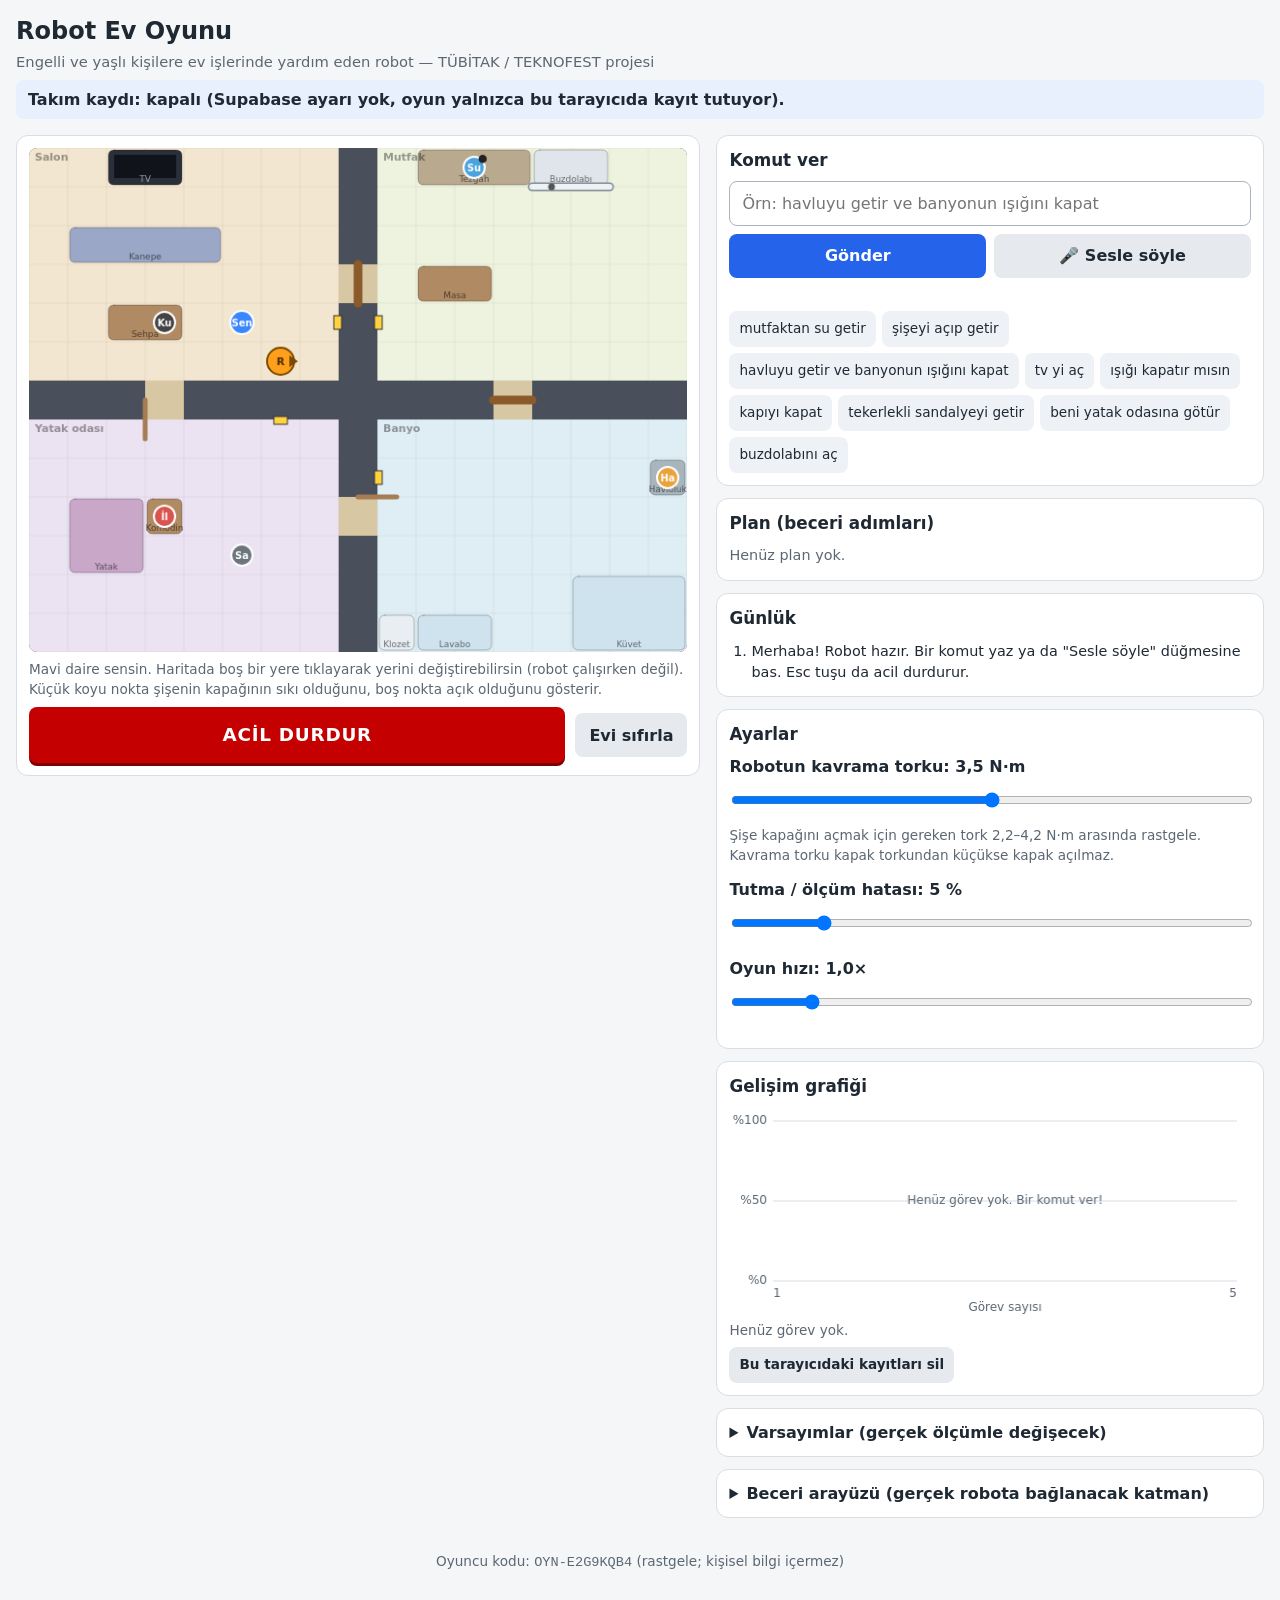
==== index.html @ a1dc1e9f "Tarayıcı arayüzü: canvas ev planı, komut kutusu, ses, plan/günlük, ayarlar, grafik, acil durdur - in" ====
<!DOCTYPE html>
<html lang="tr">
<head>
  <meta charset="utf-8">
  <meta name="viewport" content="width=device-width, initial-scale=1">
  <title>Robot Ev Oyunu</title>
  <meta name="description" content="Engelli ve yaşlı kişilere ev işlerinde yardım eden robotun yapay zekâsını deneyen tarayıcı oyunu.">
  <link rel="stylesheet" href="style.css">
</head>
<body>
  <header class="ust">
    <h1>Robot Ev Oyunu</h1>
    <p class="alt">Engelli ve yaşlı kişilere ev işlerinde yardım eden robot — TÜBİTAK / TEKNOFEST projesi</p>
    <p id="takimSatiri" class="takim" role="status">Takım kaydı: yükleniyor…</p>
  </header>

  <main class="duzen">
    <section class="sahne-kutu" aria-label="Ev planı">
      <div class="sahne-sarmal">
        <canvas id="sahne" aria-label="Kuş bakışı ev: robot turuncu, sen mavi daire"></canvas>
      </div>
      <p class="ipucu">Mavi daire sensin. Haritada boş bir yere tıklayarak yerini değiştirebilirsin (robot çalışırken değil).
        Küçük koyu nokta şişenin kapağının sıkı olduğunu, boş nokta açık olduğunu gösterir.</p>
      <div class="acil-sira">
        <button id="acilBtn" class="acil" type="button" aria-pressed="false">ACİL DURDUR</button>
        <button id="sifirlaBtn" class="ikincil" type="button">Evi sıfırla</button>
      </div>
      <p id="acilBilgi" class="acil-bilgi" role="alert" hidden>
        ACİL DURDURMA AÇIK. Robot ve plan durdu; komut almıyor. Devam etmek için kırmızı düğmeye tekrar bas.
      </p>
    </section>

    <aside class="yan">
      <section class="kart" aria-labelledby="komutBaslik">
        <h2 id="komutBaslik">Komut ver</h2>
        <form id="komutForm" autocomplete="off">
          <label for="komutGirdi" class="gizli">Robota komut</label>
          <input id="komutGirdi" type="text" placeholder='Örn: havluyu getir ve banyonun ışığını kapat' maxlength="200">
          <div class="dugme-sira">
            <button type="submit" id="gonderBtn">Gönder</button>
            <button type="button" id="sesBtn" class="ikincil">🎤 Sesle söyle</button>
          </div>
        </form>
        <p id="sesDurum" class="ses-durum" role="status"></p>
        <div class="oneriler" id="oneriler" aria-label="Örnek komutlar"></div>
      </section>

      <section class="kart" aria-labelledby="planBaslik">
        <h2 id="planBaslik">Plan (beceri adımları)</h2>
        <ol id="planListesi" class="plan"><li class="bos">Henüz plan yok.</li></ol>
      </section>

      <section class="kart" aria-labelledby="gunlukBaslik">
        <h2 id="gunlukBaslik">Günlük</h2>
        <ol id="gunluk" class="gunluk" aria-live="polite"></ol>
      </section>

      <section class="kart" aria-labelledby="ayarBaslik">
        <h2 id="ayarBaslik">Ayarlar</h2>
        <div class="ayar">
          <label for="ayarTork">Robotun kavrama torku: <output id="ayarTorkDeger"></output> N·m</label>
          <input id="ayarTork" type="range">
          <p class="not" id="torkNot"></p>
        </div>
        <div class="ayar">
          <label for="ayarHata">Tutma / ölçüm hatası: <output id="ayarHataDeger"></output> %</label>
          <input id="ayarHata" type="range">
        </div>
        <div class="ayar">
          <label for="ayarHiz">Oyun hızı: <output id="ayarHizDeger"></output>×</label>
          <input id="ayarHiz" type="range">
        </div>
      </section>

      <section class="kart" aria-labelledby="grafikBaslik">
        <h2 id="grafikBaslik">Gelişim grafiği</h2>
        <canvas id="grafik" class="grafik" aria-describedby="grafikOzet"></canvas>
        <p id="grafikOzet" class="not"></p>
        <button id="kayitSilBtn" class="ikincil kucuk" type="button">Bu tarayıcıdaki kayıtları sil</button>
      </section>

      <details class="kart">
        <summary>Varsayımlar (gerçek ölçümle değişecek)</summary>
        <table class="tablo" id="varsayimTablo"></table>
      </details>

      <details class="kart">
        <summary>Beceri arayüzü (gerçek robota bağlanacak katman)</summary>
        <ul class="beceri-liste" id="beceriListe"></ul>
      </details>
    </aside>
  </main>

  <footer class="alt-bilgi">
    <p>Oyuncu kodu: <code id="oyuncuKodu"></code> (rastgele; kişisel bilgi içermez)</p>
  </footer>

  <script src="config.js"></script>
  <script src="js/sabitler.js"></script>
  <script src="js/yolbul.js"></script>
  <script src="js/dunya.js"></script>
  <script src="js/anlayici.js"></script>
  <script src="js/planlayici.js"></script>
  <script src="js/beceriler.js"></script>
  <script src="js/surucu_sim.js"></script>
  <script src="js/yurutucu.js"></script>
  <script src="js/depo.js"></script>
  <script src="js/takim.js"></script>
  <script src="js/grafik.js"></script>
  <script src="js/ses.js"></script>
  <script src="js/cizim.js"></script>
  <script src="js/oyun.js"></script>
</body>
</html>
---- style.css ----
:root {
  --zemin: #f4f6f8;
  --kart: #ffffff;
  --yazi: #1f2933;
  --soluk: #5b6773;
  --cizgi: #d9dee4;
  --vurgu: #2563eb;
  --vurgu-yazi: #ffffff;
  --acil: #c40000;
  --basari: #1a7f37;
  --hata: #b42318;
}
* { box-sizing: border-box; }
body {
  margin: 0; background: var(--zemin); color: var(--yazi);
  font: 16px/1.45 system-ui, -apple-system, "Segoe UI", Roboto, sans-serif;
}
.gizli { position: absolute; left: -9999px; }
.ust { padding: 14px 16px 6px; max-width: 1280px; margin: 0 auto; }
.ust h1 { margin: 0; font-size: 1.5rem; }
.alt { margin: 2px 0 8px; color: var(--soluk); font-size: .92rem; }
.takim { margin: 0; padding: 8px 12px; background: #e8f0fe; border-radius: 8px; font-weight: 600; }

.duzen {
  display: grid; gap: 16px; padding: 10px 16px 16px; max-width: 1280px; margin: 0 auto;
  grid-template-columns: minmax(0, 1.25fr) minmax(300px, 1fr); align-items: start;
}
@media (max-width: 900px) {
  .duzen { grid-template-columns: 1fr; }
  /* Küçük ekranda acil durdur düğmesi hep ekranın altında görünür */
  .acil-sira { position: sticky; bottom: 0; background: var(--kart); padding: 8px 0; z-index: 5; }
}

.sahne-kutu, .kart {
  background: var(--kart); border: 1px solid var(--cizgi); border-radius: 12px; padding: 12px;
}
.yan { display: grid; gap: 12px; }
.kart h2 { margin: 0 0 8px; font-size: 1.05rem; }
.sahne-sarmal { width: 100%; }
#sahne { width: 100%; height: auto; aspect-ratio: 17 / 13; display: block; border-radius: 8px; cursor: pointer; background: #4a4f5c; }
.ipucu { margin: 8px 0; font-size: .85rem; color: var(--soluk); }

button {
  font: inherit; font-weight: 600; padding: 9px 14px; border-radius: 8px; border: 0; cursor: pointer;
  background: var(--vurgu); color: var(--vurgu-yazi); min-height: 44px;
}
button:disabled { opacity: .55; cursor: not-allowed; }
button.ikincil { background: #e6e9ed; color: var(--yazi); }
button.kucuk { min-height: 36px; padding: 6px 10px; font-size: .85rem; margin-top: 6px; }
button:focus-visible, input:focus-visible, summary:focus-visible { outline: 3px solid #f59e0b; outline-offset: 2px; }

.acil-sira { display: flex; gap: 10px; flex-wrap: wrap; align-items: center; }
.acil {
  background: var(--acil); color: #fff; flex: 1 1 220px; min-height: 56px; font-size: 1.15rem;
  letter-spacing: .04em; box-shadow: 0 3px 0 #7a0000;
}
.acil[aria-pressed="true"] { background: #7a0000; box-shadow: none; transform: translateY(2px); }
.acil-bilgi { margin: 10px 0 0; padding: 10px; border: 2px solid var(--acil); border-radius: 8px; color: var(--acil); font-weight: 700; }

#komutGirdi {
  width: 100%; font: inherit; padding: 10px 12px; border: 1px solid #aab4be; border-radius: 8px; min-height: 44px;
}
#komutGirdi:disabled { background: #eee; }
.dugme-sira { display: flex; gap: 8px; margin-top: 8px; flex-wrap: wrap; }
.dugme-sira button { flex: 1 1 130px; }
.ses-durum { margin: 8px 0 0; font-size: .9rem; color: var(--soluk); min-height: 1.2em; }
.ses-durum.hata { color: var(--hata); }
.oneriler { display: flex; flex-wrap: wrap; gap: 6px; margin-top: 8px; }
.oneriler button {
  background: #eef1f5; color: var(--yazi); font-weight: 500; font-size: .85rem; min-height: 36px; padding: 4px 10px;
}

.plan, .gunluk { margin: 0; padding-left: 22px; font-size: .9rem; }
.plan { max-height: 180px; overflow: auto; }
.plan li { padding: 2px 0; color: var(--soluk); }
.plan li code { font-size: .8rem; background: #eef1f5; padding: 1px 5px; border-radius: 4px; }
.plan li.calisiyor { color: var(--yazi); font-weight: 700; }
.plan li.tamam { color: var(--basari); }
.plan li.hata { color: var(--hata); font-weight: 700; }
.plan li.bos { list-style: none; margin-left: -22px; }
.gunluk { max-height: 240px; overflow: auto; }
.gunluk li { padding: 2px 0; }
.gunluk li.adim { font-weight: 700; margin-top: 4px; }
.gunluk li.basari { color: var(--basari); }
.gunluk li.hata { color: var(--hata); }

.ayar { margin-bottom: 12px; }
.ayar label { display: block; font-weight: 600; margin-bottom: 4px; }
.ayar input[type=range] { width: 100%; min-height: 32px; }
.not { margin: 4px 0 0; font-size: .85rem; color: var(--soluk); }
.grafik { width: 100%; height: auto; aspect-ratio: 520 / 210; display: block; }

details.kart summary { cursor: pointer; font-weight: 700; }
.tablo { width: 100%; border-collapse: collapse; font-size: .82rem; margin-top: 8px; }
.tablo th, .tablo td { text-align: left; padding: 4px 6px; border-bottom: 1px solid var(--cizgi); vertical-align: top; }
.beceri-liste { padding-left: 18px; font-size: .85rem; }
.beceri-liste code { background: #eef1f5; padding: 1px 5px; border-radius: 4px; }
.alt-bilgi { text-align: center; color: var(--soluk); font-size: .85rem; padding: 4px 16px 20px; }
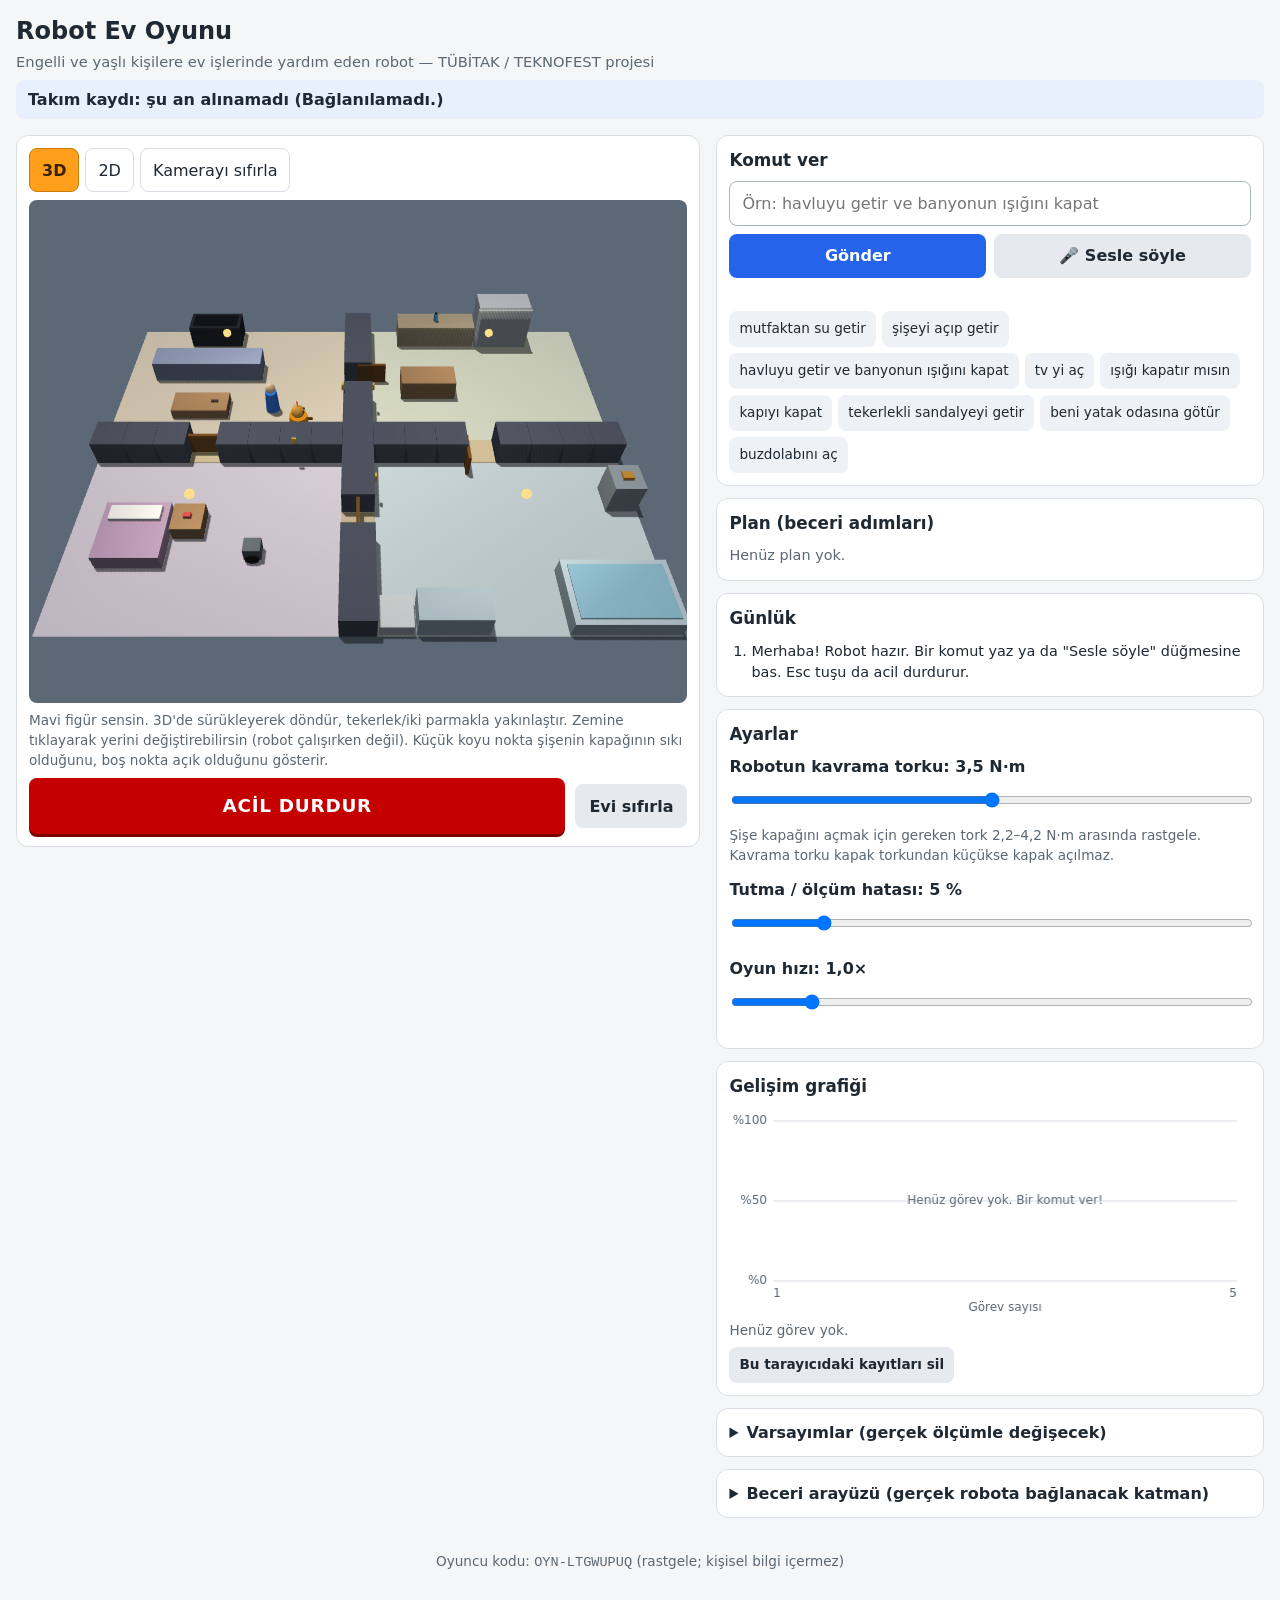
==== commit 2d9af17f: "3D görünüm: Three.js ile döndürülebilir ev, robot, ışık ve gölge; 2D/3D düğmesi Co-Authored-By: Clau" ====
--- a/index.html
+++ b/index.html
@@ -16,10 +16,15 @@
 
   <main class="duzen">
     <section class="sahne-kutu" aria-label="Ev planı">
-      <div class="sahne-sarmal">
-        <canvas id="sahne" aria-label="Kuş bakışı ev: robot turuncu, sen mavi daire"></canvas>
+      <div class="gorunum-sira" role="group" aria-label="Görünüm">
+        <button id="gorunum3d" class="gorunum" type="button" aria-pressed="true">3D</button>
+        <button id="gorunum2d" class="gorunum" type="button" aria-pressed="false">2D</button>
+        <button id="kameraSifirla" class="gorunum" type="button">Kamerayı sıfırla</button>
       </div>
-      <p class="ipucu">Mavi daire sensin. Haritada boş bir yere tıklayarak yerini değiştirebilirsin (robot çalışırken değil).
+      <div class="sahne-sarmal" id="sahneSarmal">
+        <canvas id="sahne" hidden aria-label="Kuş bakışı ev: robot turuncu, sen mavi daire"></canvas>
+      </div>
+      <p class="ipucu">Mavi figür sensin. 3D'de sürükleyerek döndür, tekerlek/iki parmakla yakınlaştır. Zemine tıklayarak yerini değiştirebilirsin (robot çalışırken değil).
         Küçük koyu nokta şişenin kapağının sıkı olduğunu, boş nokta açık olduğunu gösterir.</p>
       <div class="acil-sira">
         <button id="acilBtn" class="acil" type="button" aria-pressed="false">ACİL DURDUR</button>
@@ -108,7 +113,10 @@
   <script src="js/takim.js"></script>
   <script src="js/grafik.js"></script>
   <script src="js/ses.js"></script>
+  <script src="js/vendor/three.min.js"></script>
+  <script src="js/vendor/OrbitControls.js"></script>
   <script src="js/cizim.js"></script>
+  <script src="js/cizim3d.js"></script>
   <script src="js/oyun.js"></script>
 </body>
 </html>
--- a/style.css
+++ b/style.css
@@ -96,3 +96,9 @@
 .beceri-liste { padding-left: 18px; font-size: .85rem; }
 .beceri-liste code { background: #eef1f5; padding: 1px 5px; border-radius: 4px; }
 .alt-bilgi { text-align: center; color: var(--soluk); font-size: .85rem; padding: 4px 16px 20px; }
+
+.gorunum-sira { display: flex; gap: 6px; margin-bottom: 8px; flex-wrap: wrap; }
+.gorunum { border: 1px solid var(--cizgi); background: var(--kart); border-radius: 8px; padding: 6px 12px; cursor: pointer; font: inherit; color: var(--yazi); }
+.gorunum[aria-pressed="true"] { background: #ff9f1c; color: #3a2400; font-weight: 700; border-color: #c97a00; }
+#sahne3d { display: block; border-radius: 8px; cursor: grab; touch-action: none; }
+#sahne[hidden], #sahne3d[hidden], .gorunum[hidden] { display: none; }
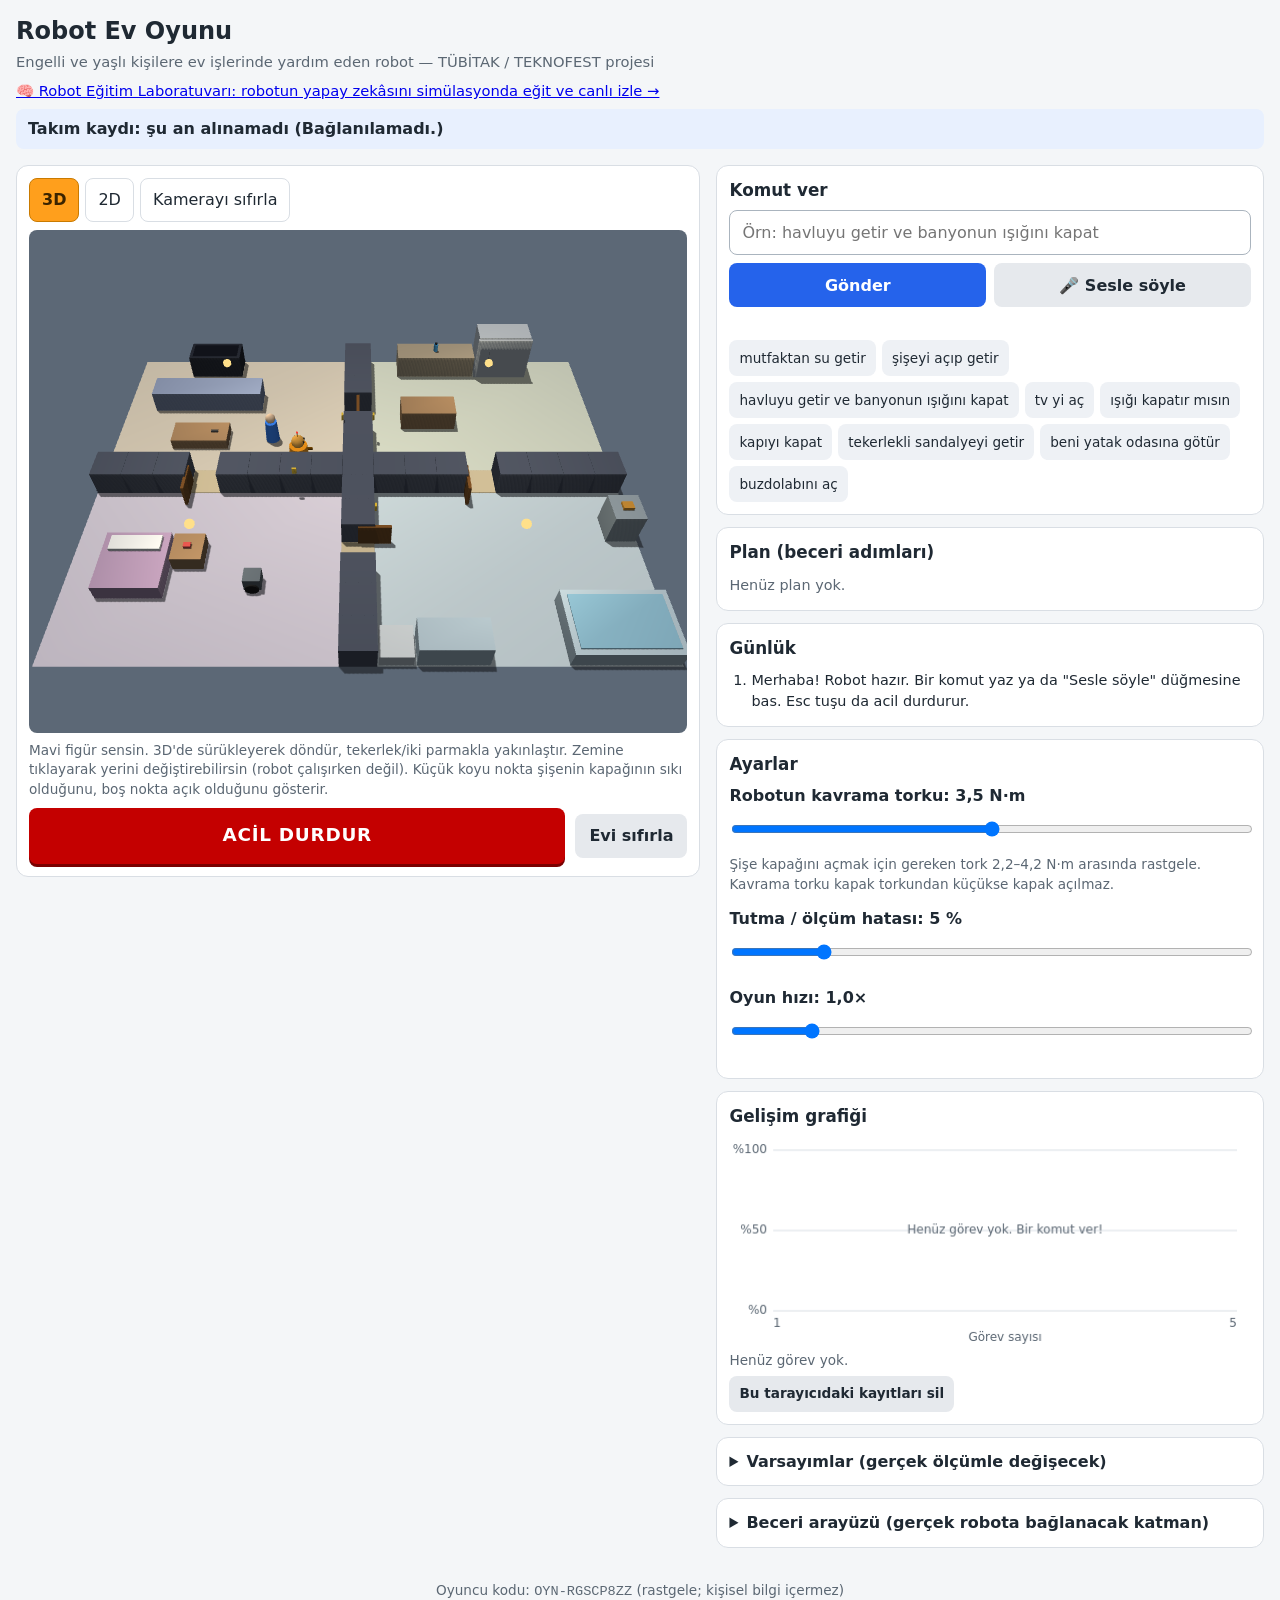
==== commit 63fca553: "Robot Eğitim Laboratuvarı: pekiştirmeli öğrenme, süpürge tarama, canlı denetim Co-Authored-By: Claud" ====
--- a/index.html
+++ b/index.html
@@ -11,6 +11,7 @@
   <header class="ust">
     <h1>Robot Ev Oyunu</h1>
     <p class="alt">Engelli ve yaşlı kişilere ev işlerinde yardım eden robot — TÜBİTAK / TEKNOFEST projesi</p>
+    <p class="alt"><a href="egitim.html">🧠 Robot Eğitim Laboratuvarı: robotun yapay zekâsını simülasyonda eğit ve canlı izle →</a></p>
     <p id="takimSatiri" class="takim" role="status">Takım kaydı: yükleniyor…</p>
   </header>
 
